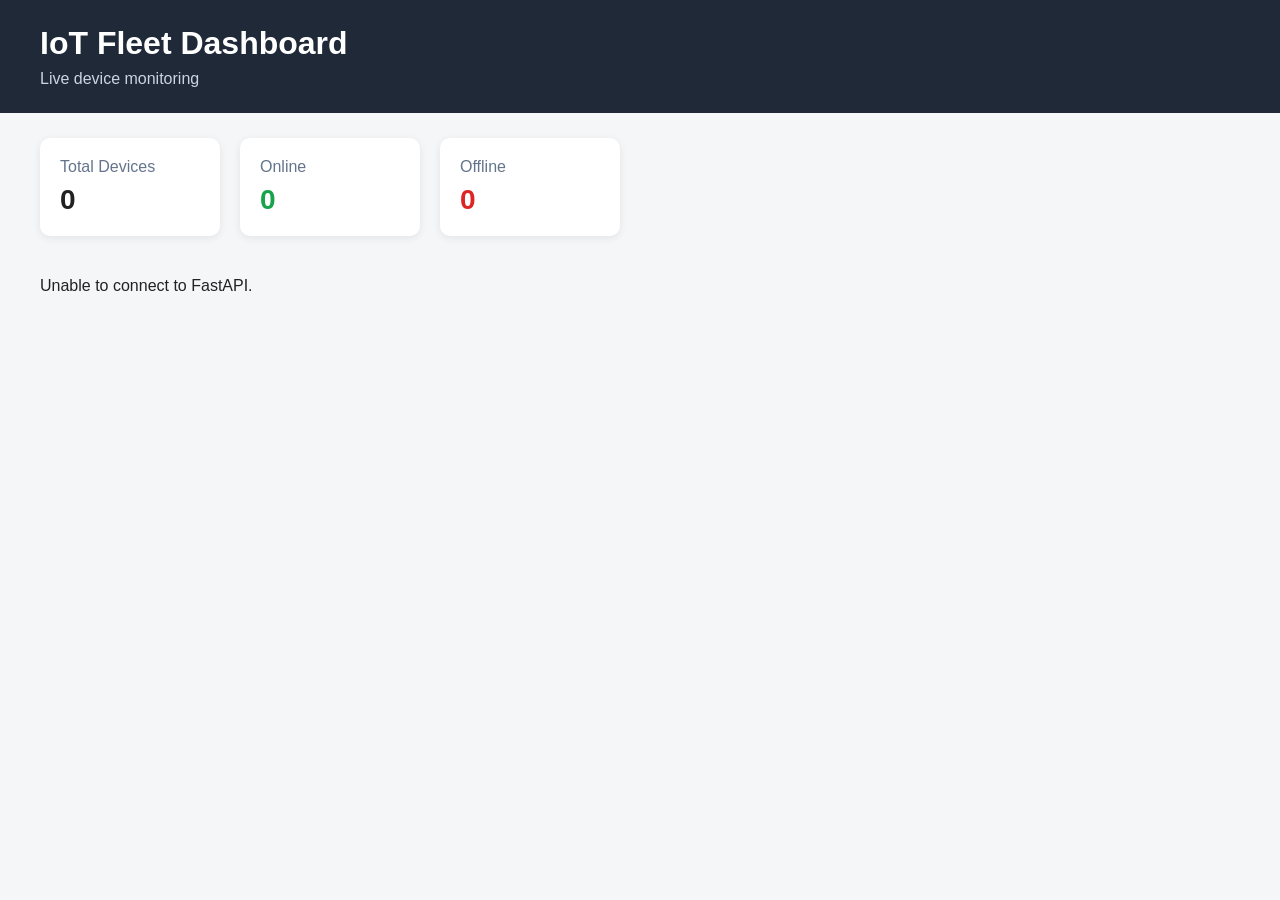
==== frontend/index.html @ 408ae49e "mqtt+frontend" ====
<!DOCTYPE html>
<html lang="en">

<head>
    <meta charset="UTF-8">
    <meta name="viewport" content="width=device-width, initial-scale=1.0">

    <title>IoT Fleet Dashboard</title>

    <link rel="stylesheet" href="style.css">
</head>

<body>

    <header>
        <h1>IoT Fleet Dashboard</h1>
        <p>Live device monitoring</p>
    </header>

    <section class="summary">

        <div class="summary-card">
            <span>Total Devices</span>
            <strong id="total-devices">0</strong>
        </div>

        <div class="summary-card online">
            <span>Online</span>
            <strong id="online-devices">0</strong>
        </div>

        <div class="summary-card offline">
            <span>Offline</span>
            <strong id="offline-devices">0</strong>
        </div>

    </section>

    <main>

        <div id="device-container" class="device-grid">
            <p>Loading devices...</p>
        </div>

    </main>

    <script src="app.js"></script>

</body>

</html>
---- frontend/style.css ----
* {
    box-sizing: border-box;
}

body {
    margin: 0;
    font-family: Arial, sans-serif;
    background: #f4f6f8;
    color: #222;
}

header {
    background: #1f2937;
    color: white;
    padding: 25px 40px;
}

header h1 {
    margin: 0;
}

header p {
    margin: 8px 0 0;
    color: #cbd5e1;
}

.summary {
    display: flex;
    gap: 20px;
    padding: 25px 40px;
}

.summary-card {
    background: white;
    padding: 20px;
    border-radius: 10px;
    min-width: 180px;
    box-shadow: 0 2px 8px rgba(0, 0, 0, 0.08);
}

.summary-card span {
    display: block;
    color: #64748b;
    margin-bottom: 8px;
}

.summary-card strong {
    font-size: 28px;
}

.online strong {
    color: #16a34a;
}

.offline strong {
    color: #dc2626;
}

main {
    padding: 0 40px 40px;
}

.device-grid {
    display: grid;
    grid-template-columns: repeat(auto-fill, minmax(300px, 1fr));
    gap: 20px;
}

.device-card {
    background: white;
    border-radius: 12px;
    padding: 22px;
    box-shadow: 0 2px 8px rgba(0, 0, 0, 0.08);
}

.device-header {
    display: flex;
    justify-content: space-between;
    align-items: center;
    margin-bottom: 15px;
}

.device-name {
    font-size: 20px;
    font-weight: bold;
}

.status {
    padding: 5px 10px;
    border-radius: 20px;
    font-size: 12px;
    font-weight: bold;
}

.status-online {
    background: #dcfce7;
    color: #15803d;
}

.status-offline {
    background: #fee2e2;
    color: #b91c1c;
}

.telemetry {
    display: grid;
    grid-template-columns: 1fr 1fr;
    gap: 12px;
}

.metric {
    background: #f8fafc;
    padding: 12px;
    border-radius: 8px;
}

.metric-label {
    display: block;
    color: #64748b;
    font-size: 13px;
}

.metric-value {
    font-size: 18px;
    font-weight: bold;
}

.device-info {
    margin-top: 15px;
    color: #64748b;
    font-size: 13px;
}

.last-seen {
    margin-top: 8px;
}
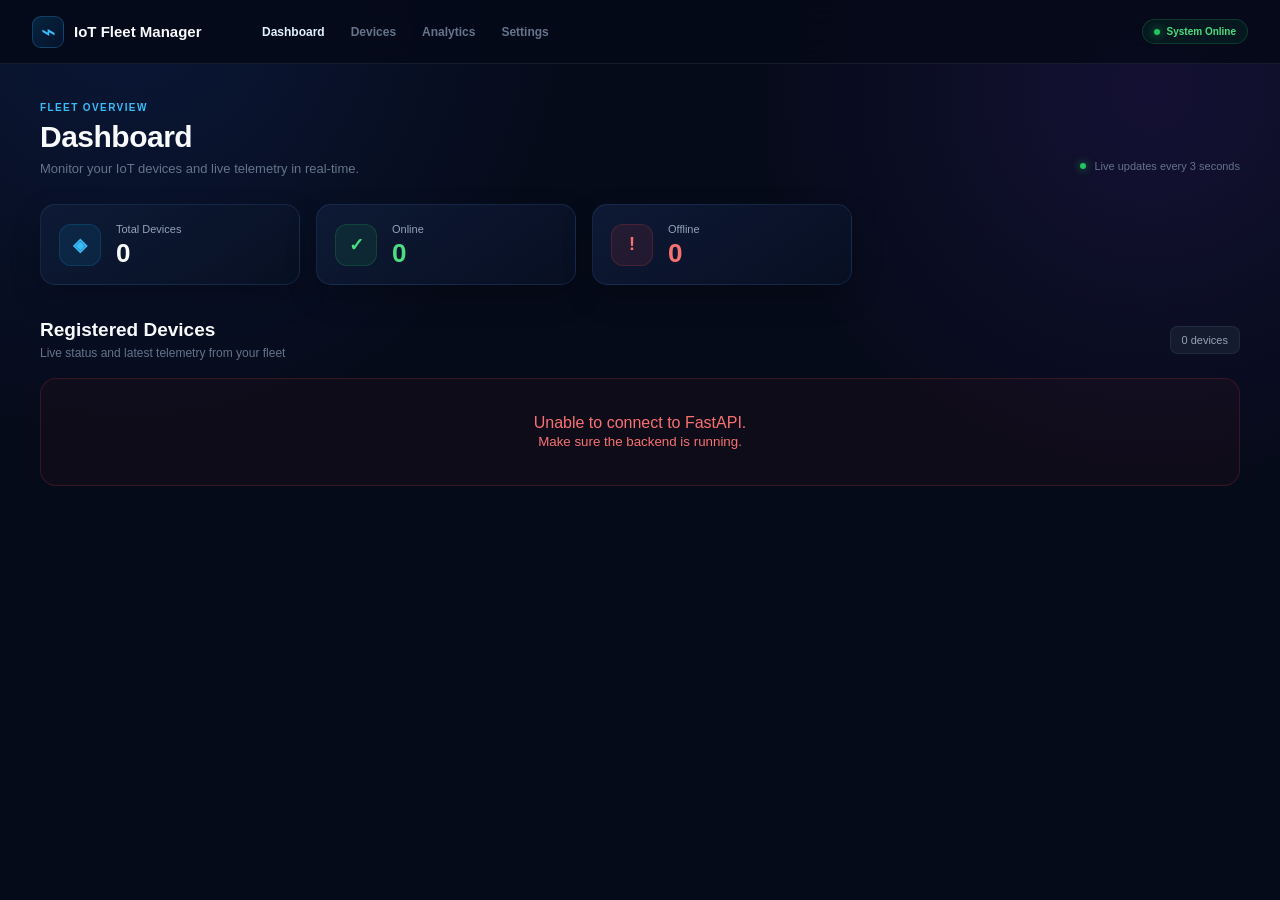
==== commit 01368027: "added auth" ====
--- a/frontend/index.html
+++ b/frontend/index.html
@@ -5,44 +5,152 @@
     <meta charset="UTF-8">
     <meta name="viewport" content="width=device-width, initial-scale=1.0">
 
-    <title>IoT Fleet Dashboard</title>
+    <title>IoT Fleet Manager</title>
 
     <link rel="stylesheet" href="style.css">
 </head>
 
 <body>
 
-    <header>
-        <h1>IoT Fleet Dashboard</h1>
-        <p>Live device monitoring</p>
+    <!-- ================= HEADER ================= -->
+
+    <header class="topbar">
+
+        <div class="brand">
+            <div class="brand-icon">⌁</div>
+
+            <div>
+                <h2>IoT Fleet Manager</h2>
+            </div>
+        </div>
+
+        <nav>
+            <a class="active" href="index.html">Dashboard</a>
+            <a href="#devices">Devices</a>
+            <a href="#analytics">Analytics</a>
+            <a href="#settings">Settings</a>
+        </nav>
+
+        <div class="system-status">
+            <span class="system-dot"></span>
+            System Online
+        </div>
+
     </header>
 
-    <section class="summary">
 
-        <div class="summary-card">
-            <span>Total Devices</span>
-            <strong id="total-devices">0</strong>
-        </div>
-
-        <div class="summary-card online">
-            <span>Online</span>
-            <strong id="online-devices">0</strong>
-        </div>
-
-        <div class="summary-card offline">
-            <span>Offline</span>
-            <strong id="offline-devices">0</strong>
-        </div>
-
-    </section>
+    <!-- ================= MAIN ================= -->
 
     <main>
 
-        <div id="device-container" class="device-grid">
-            <p>Loading devices...</p>
-        </div>
+        <!-- Page heading -->
+
+        <section class="page-heading">
+
+            <div>
+                <p class="eyebrow">FLEET OVERVIEW</p>
+
+                <h1>Dashboard</h1>
+
+                <p class="subtitle">
+                    Monitor your IoT devices and live telemetry in real-time.
+                </p>
+            </div>
+
+            <div class="refresh-info">
+                <span class="live-dot"></span>
+                Live updates every 3 seconds
+            </div>
+
+        </section>
+
+
+        <!-- ================= SUMMARY ================= -->
+
+        <section class="summary">
+
+            <div class="summary-card">
+
+                <div class="summary-icon blue">
+                    ◈
+                </div>
+
+                <div>
+                    <span>Total Devices</span>
+                    <strong id="total-devices">0</strong>
+                </div>
+
+            </div>
+
+
+            <div class="summary-card">
+
+                <div class="summary-icon green">
+                    ✓
+                </div>
+
+                <div>
+                    <span>Online</span>
+                    <strong id="online-devices" class="online-number">
+                        0
+                    </strong>
+                </div>
+
+            </div>
+
+
+            <div class="summary-card">
+
+                <div class="summary-icon red">
+                    !
+                </div>
+
+                <div>
+                    <span>Offline</span>
+                    <strong id="offline-devices" class="offline-number">
+                        0
+                    </strong>
+                </div>
+
+            </div>
+
+        </section>
+
+
+        <!-- ================= DEVICES ================= -->
+
+        <section id="devices" class="devices-section">
+
+            <div class="section-heading">
+
+                <div>
+                    <h2>Registered Devices</h2>
+
+                    <p>
+                        Live status and latest telemetry from your fleet
+                    </p>
+                </div>
+
+                <div class="device-count" id="device-count">
+                    0 devices
+                </div>
+
+            </div>
+
+
+            <div id="device-container" class="device-grid">
+
+                <div class="loading-card">
+                    <div class="loader"></div>
+                    <span>Loading devices...</span>
+                </div>
+
+            </div>
+
+        </section>
 
     </main>
+
 
     <script src="app.js"></script>
 
--- a/frontend/style.css
+++ b/frontend/style.css
@@ -1,136 +1,965 @@
+/* =========================================
+   GLOBAL
+========================================= */
+
 * {
     box-sizing: border-box;
 }
 
+html {
+    scroll-behavior: smooth;
+}
+
 body {
     margin: 0;
-    font-family: Arial, sans-serif;
-    background: #f4f6f8;
-    color: #222;
-}
-
-header {
-    background: #1f2937;
-    color: white;
-    padding: 25px 40px;
-}
-
-header h1 {
+
+    font-family:
+        Inter,
+        -apple-system,
+        BlinkMacSystemFont,
+        "Segoe UI",
+        Arial,
+        sans-serif;
+
+    color: #e5e7eb;
+
+    background:
+        radial-gradient(
+            circle at 10% 0%,
+            rgba(37, 99, 235, 0.14),
+            transparent 30%
+        ),
+        radial-gradient(
+            circle at 90% 10%,
+            rgba(124, 58, 237, 0.12),
+            transparent 28%
+        ),
+        #060b1a;
+
+    min-height: 100vh;
+}
+
+
+/* =========================================
+   TOP NAVBAR
+========================================= */
+
+.topbar {
+
+    height: 64px;
+
+    padding: 0 32px;
+
+    display: flex;
+    align-items: center;
+
+    border-bottom:
+        1px solid rgba(148, 163, 184, 0.12);
+
+    background:
+        rgba(5, 10, 25, 0.88);
+
+    backdrop-filter: blur(16px);
+
+    position: sticky;
+    top: 0;
+
+    z-index: 100;
+}
+
+
+/* Brand */
+
+.brand {
+
+    display: flex;
+    align-items: center;
+
+    gap: 10px;
+
+    min-width: 230px;
+}
+
+.brand-icon {
+
+    width: 32px;
+    height: 32px;
+
+    display: flex;
+    align-items: center;
+    justify-content: center;
+
+    border-radius: 9px;
+
+    color: #38bdf8;
+
+    font-size: 25px;
+
+    background:
+        linear-gradient(
+            135deg,
+            rgba(14, 165, 233, 0.18),
+            rgba(37, 99, 235, 0.08)
+        );
+
+    border:
+        1px solid rgba(56, 189, 248, 0.25);
+}
+
+.brand h2 {
+
     margin: 0;
-}
-
-header p {
-    margin: 8px 0 0;
+
+    font-size: 15px;
+
+    color: #f8fafc;
+
+    font-weight: 700;
+}
+
+
+/* Navigation */
+
+nav {
+
+    display: flex;
+
+    align-items: center;
+
+    gap: 26px;
+
+    flex: 1;
+}
+
+nav a {
+
+    color: #64748b;
+
+    text-decoration: none;
+
+    font-size: 12px;
+
+    font-weight: 600;
+
+    transition: 0.2s;
+}
+
+nav a:hover {
     color: #cbd5e1;
 }
 
+nav a.active {
+    color: #e0f2fe;
+}
+
+
+/* System status */
+
+.system-status {
+
+    display: flex;
+
+    align-items: center;
+
+    gap: 7px;
+
+    padding: 6px 11px;
+
+    border-radius: 999px;
+
+    color: #4ade80;
+
+    background:
+        rgba(34, 197, 94, 0.08);
+
+    border:
+        1px solid rgba(34, 197, 94, 0.20);
+
+    font-size: 10px;
+
+    font-weight: 600;
+}
+
+.system-dot,
+.live-dot {
+
+    width: 6px;
+    height: 6px;
+
+    border-radius: 50%;
+
+    background: #22c55e;
+
+    box-shadow:
+        0 0 8px rgba(34, 197, 94, 0.8);
+}
+
+
+/* =========================================
+   MAIN
+========================================= */
+
+main {
+
+    max-width: 1450px;
+
+    margin: auto;
+
+    padding: 38px 40px 60px;
+}
+
+
+/* =========================================
+   PAGE HEADING
+========================================= */
+
+.page-heading {
+
+    display: flex;
+
+    align-items: flex-end;
+
+    justify-content: space-between;
+
+    margin-bottom: 28px;
+}
+
+.eyebrow {
+
+    margin: 0 0 7px;
+
+    color: #38bdf8;
+
+    font-size: 10px;
+
+    font-weight: 700;
+
+    letter-spacing: 1.4px;
+}
+
+.page-heading h1 {
+
+    margin: 0;
+
+    font-size: 30px;
+
+    color: #f8fafc;
+
+    letter-spacing: -0.5px;
+}
+
+.subtitle {
+
+    margin: 7px 0 0;
+
+    color: #64748b;
+
+    font-size: 13px;
+}
+
+.refresh-info {
+
+    display: flex;
+
+    align-items: center;
+
+    gap: 8px;
+
+    color: #64748b;
+
+    font-size: 11px;
+
+    padding-bottom: 4px;
+}
+
+
+/* =========================================
+   SUMMARY CARDS
+========================================= */
+
 .summary {
-    display: flex;
-    gap: 20px;
-    padding: 25px 40px;
+
+    display: grid;
+
+    grid-template-columns:
+        repeat(3, minmax(180px, 260px));
+
+    gap: 16px;
+
+    margin-bottom: 34px;
 }
 
 .summary-card {
-    background: white;
+
+    display: flex;
+
+    align-items: center;
+
+    gap: 15px;
+
+    padding: 18px;
+
+    border-radius: 15px;
+
+    background:
+        linear-gradient(
+            145deg,
+            rgba(15, 27, 55, 0.92),
+            rgba(8, 16, 35, 0.92)
+        );
+
+    border:
+        1px solid rgba(96, 165, 250, 0.14);
+
+    box-shadow:
+        0 12px 30px rgba(0, 0, 0, 0.22);
+
+    transition: 0.2s;
+}
+
+.summary-card:hover {
+
+    transform: translateY(-2px);
+
+    border-color:
+        rgba(56, 189, 248, 0.3);
+}
+
+.summary-card span {
+
+    display: block;
+
+    color: #94a3b8;
+
+    font-size: 11px;
+
+    margin-bottom: 5px;
+}
+
+.summary-card strong {
+
+    color: #f8fafc;
+
+    font-size: 26px;
+
+    line-height: 1;
+}
+
+.online-number {
+    color: #4ade80 !important;
+}
+
+.offline-number {
+    color: #f87171 !important;
+}
+
+
+/* Summary icons */
+
+.summary-icon {
+
+    width: 42px;
+    height: 42px;
+
+    display: flex;
+
+    align-items: center;
+    justify-content: center;
+
+    border-radius: 12px;
+
+    font-size: 18px;
+
+    font-weight: 700;
+}
+
+.summary-icon.blue {
+
+    color: #38bdf8;
+
+    background:
+        rgba(14, 165, 233, 0.10);
+
+    border:
+        1px solid rgba(14, 165, 233, 0.18);
+}
+
+.summary-icon.green {
+
+    color: #4ade80;
+
+    background:
+        rgba(34, 197, 94, 0.10);
+
+    border:
+        1px solid rgba(34, 197, 94, 0.18);
+}
+
+.summary-icon.red {
+
+    color: #f87171;
+
+    background:
+        rgba(239, 68, 68, 0.10);
+
+    border:
+        1px solid rgba(239, 68, 68, 0.18);
+}
+
+
+/* =========================================
+   DEVICE SECTION
+========================================= */
+
+.devices-section {
+
+    margin-top: 10px;
+}
+
+.section-heading {
+
+    display: flex;
+
+    align-items: center;
+
+    justify-content: space-between;
+
+    margin-bottom: 18px;
+}
+
+.section-heading h2 {
+
+    margin: 0;
+
+    color: #f8fafc;
+
+    font-size: 19px;
+}
+
+.section-heading p {
+
+    margin: 5px 0 0;
+
+    color: #64748b;
+
+    font-size: 12px;
+}
+
+.device-count {
+
+    color: #94a3b8;
+
+    font-size: 11px;
+
+    padding: 7px 11px;
+
+    border-radius: 8px;
+
+    background:
+        rgba(30, 41, 59, 0.55);
+
+    border:
+        1px solid rgba(148, 163, 184, 0.10);
+}
+
+
+/* =========================================
+   DEVICE GRID
+========================================= */
+
+.device-grid {
+
+    display: grid;
+
+    grid-template-columns:
+        repeat(auto-fill, minmax(330px, 1fr));
+
+    gap: 16px;
+}
+
+
+/* =========================================
+   DEVICE CARD
+========================================= */
+
+.device-card {
+
+    position: relative;
+
     padding: 20px;
+
+    border-radius: 17px;
+
+    background:
+        linear-gradient(
+            145deg,
+            rgba(15, 29, 58, 0.96),
+            rgba(7, 15, 32, 0.96)
+        );
+
+    border:
+        1px solid rgba(96, 165, 250, 0.15);
+
+    box-shadow:
+        0 15px 40px rgba(0, 0, 0, 0.25);
+
+    cursor: pointer;
+
+    transition:
+        transform 0.2s,
+        border-color 0.2s,
+        box-shadow 0.2s;
+
+    overflow: hidden;
+}
+
+
+/* subtle top glow */
+
+.device-card::before {
+
+    content: "";
+
+    position: absolute;
+
+    top: 0;
+    left: 20px;
+    right: 20px;
+
+    height: 1px;
+
+    background:
+        linear-gradient(
+            90deg,
+            transparent,
+            rgba(56, 189, 248, 0.45),
+            transparent
+        );
+}
+
+.device-card:hover {
+
+    transform: translateY(-4px);
+
+    border-color:
+        rgba(56, 189, 248, 0.35);
+
+    box-shadow:
+        0 20px 50px rgba(0, 0, 0, 0.38);
+}
+
+
+/* =========================================
+   DEVICE HEADER
+========================================= */
+
+.device-header {
+
+    display: flex;
+
+    align-items: flex-start;
+
+    justify-content: space-between;
+
+    gap: 15px;
+
+    margin-bottom: 5px;
+}
+
+.device-name {
+
+    color: #f8fafc;
+
+    font-size: 17px;
+
+    font-weight: 700;
+
+    line-height: 1.3;
+}
+
+.device-info {
+
+    color: #64748b;
+
+    font-size: 11px;
+
+    margin-top: 5px;
+}
+
+
+/* =========================================
+   STATUS
+========================================= */
+
+.status {
+
+    flex-shrink: 0;
+
+    padding: 5px 9px;
+
+    border-radius: 999px;
+
+    font-size: 9px;
+
+    font-weight: 700;
+
+    letter-spacing: 0.4px;
+}
+
+.status-online {
+
+    color: #4ade80;
+
+    background:
+        rgba(34, 197, 94, 0.10);
+
+    border:
+        1px solid rgba(34, 197, 94, 0.28);
+
+    box-shadow:
+        0 0 14px rgba(34, 197, 94, 0.08);
+}
+
+.status-offline {
+
+    color: #f87171;
+
+    background:
+        rgba(239, 68, 68, 0.10);
+
+    border:
+        1px solid rgba(239, 68, 68, 0.28);
+}
+
+
+/* =========================================
+   TELEMETRY
+========================================= */
+
+.telemetry {
+
+    display: grid;
+
+    grid-template-columns: 1fr 1fr;
+
+    gap: 9px;
+
+    margin-top: 17px;
+}
+
+.metric {
+
+    padding: 12px;
+
+    border-radius: 11px;
+
+    background:
+        rgba(15, 23, 42, 0.72);
+
+    border:
+        1px solid rgba(148, 163, 184, 0.08);
+
+    transition: 0.2s;
+}
+
+.device-card:hover .metric {
+
+    border-color:
+        rgba(96, 165, 250, 0.12);
+}
+
+.metric-label {
+
+    display: block;
+
+    color: #64748b;
+
+    font-size: 10px;
+
+    margin-bottom: 5px;
+}
+
+.metric-value {
+
+    display: block;
+
+    color: #e2e8f0;
+
+    font-size: 15px;
+
+    font-weight: 700;
+}
+
+
+/* Individual metric colors */
+
+.metric:nth-child(1) .metric-value {
+    color: #fb7185;
+}
+
+.metric:nth-child(2) .metric-value {
+    color: #38bdf8;
+}
+
+.metric:nth-child(3) .metric-value {
+    color: #4ade80;
+}
+
+.metric:nth-child(4) .metric-value {
+    color: #c084fc;
+}
+
+
+/* =========================================
+   DEVICE FOOTER
+========================================= */
+
+.device-footer {
+
+    display: flex;
+
+    justify-content: space-between;
+
+    align-items: center;
+
+    margin-top: 17px;
+
+    padding-top: 13px;
+
+    border-top:
+        1px solid rgba(148, 163, 184, 0.08);
+}
+
+.device-type {
+
+    color: #64748b;
+
+    font-size: 10px;
+}
+
+.device-type strong {
+
+    color: #94a3b8;
+
+    font-weight: 500;
+}
+
+.last-seen {
+
+    color: #64748b;
+
+    font-size: 10px;
+
+    text-align: right;
+}
+
+
+/* =========================================
+   LOADING
+========================================= */
+
+.loading-card {
+
+    grid-column: 1 / -1;
+
+    min-height: 180px;
+
+    display: flex;
+
+    align-items: center;
+    justify-content: center;
+
+    flex-direction: column;
+
+    gap: 13px;
+
+    color: #64748b;
+
+    font-size: 12px;
+
+    border-radius: 16px;
+
+    background:
+        rgba(15, 23, 42, 0.65);
+
+    border:
+        1px solid rgba(148, 163, 184, 0.10);
+}
+
+.loader {
+
+    width: 25px;
+    height: 25px;
+
+    border-radius: 50%;
+
+    border:
+        2px solid rgba(56, 189, 248, 0.15);
+
+    border-top-color: #38bdf8;
+
+    animation:
+        spin 0.8s linear infinite;
+}
+
+@keyframes spin {
+
+    to {
+        transform: rotate(360deg);
+    }
+}
+
+
+/* =========================================
+   ERROR / EMPTY
+========================================= */
+
+.empty-box {
+
+    grid-column: 1 / -1;
+
+    text-align: center;
+
+    padding: 50px;
+
+    color: #64748b;
+
+    border-radius: 16px;
+
+    background:
+        rgba(15, 23, 42, 0.65);
+
+    border:
+        1px solid rgba(148, 163, 184, 0.10);
+}
+
+.error-box {
+
+    grid-column: 1 / -1;
+
+    text-align: center;
+
+    padding: 35px;
+
+    color: #f87171;
+
+    border-radius: 16px;
+
+    background:
+        rgba(127, 29, 29, 0.08);
+
+    border:
+        1px solid rgba(239, 68, 68, 0.18);
+}
+
+
+/* =========================================
+   SCROLLBAR
+========================================= */
+
+::-webkit-scrollbar {
+
+    width: 7px;
+    height: 7px;
+}
+
+::-webkit-scrollbar-track {
+
+    background: #060b1a;
+}
+
+::-webkit-scrollbar-thumb {
+
+    background: #263653;
+
     border-radius: 10px;
-    min-width: 180px;
-    box-shadow: 0 2px 8px rgba(0, 0, 0, 0.08);
-}
-
-.summary-card span {
-    display: block;
-    color: #64748b;
-    margin-bottom: 8px;
-}
-
-.summary-card strong {
-    font-size: 28px;
-}
-
-.online strong {
-    color: #16a34a;
-}
-
-.offline strong {
-    color: #dc2626;
-}
-
-main {
-    padding: 0 40px 40px;
-}
-
-.device-grid {
-    display: grid;
-    grid-template-columns: repeat(auto-fill, minmax(300px, 1fr));
-    gap: 20px;
-}
-
-.device-card {
-    background: white;
-    border-radius: 12px;
-    padding: 22px;
-    box-shadow: 0 2px 8px rgba(0, 0, 0, 0.08);
-}
-
-.device-header {
-    display: flex;
-    justify-content: space-between;
-    align-items: center;
-    margin-bottom: 15px;
-}
-
-.device-name {
-    font-size: 20px;
-    font-weight: bold;
-}
-
-.status {
-    padding: 5px 10px;
-    border-radius: 20px;
-    font-size: 12px;
-    font-weight: bold;
-}
-
-.status-online {
-    background: #dcfce7;
-    color: #15803d;
-}
-
-.status-offline {
-    background: #fee2e2;
-    color: #b91c1c;
-}
-
-.telemetry {
-    display: grid;
-    grid-template-columns: 1fr 1fr;
-    gap: 12px;
-}
-
-.metric {
-    background: #f8fafc;
-    padding: 12px;
-    border-radius: 8px;
-}
-
-.metric-label {
-    display: block;
-    color: #64748b;
-    font-size: 13px;
-}
-
-.metric-value {
-    font-size: 18px;
-    font-weight: bold;
-}
-
-.device-info {
-    margin-top: 15px;
-    color: #64748b;
-    font-size: 13px;
-}
-
-.last-seen {
-    margin-top: 8px;
+}
+
+::-webkit-scrollbar-thumb:hover {
+
+    background: #3b82f6;
+}
+
+
+/* =========================================
+   RESPONSIVE
+========================================= */
+
+@media (max-width: 900px) {
+
+    .topbar {
+        padding: 0 20px;
+    }
+
+    nav {
+        gap: 15px;
+    }
+
+    .brand {
+        min-width: 180px;
+    }
+
+    main {
+        padding: 30px 20px 50px;
+    }
+
+    .summary {
+        grid-template-columns:
+            repeat(3, 1fr);
+    }
+
+    .page-heading {
+        align-items: flex-start;
+        gap: 20px;
+        flex-direction: column;
+    }
+}
+
+
+@media (max-width: 650px) {
+
+    .topbar {
+        height: auto;
+        min-height: 64px;
+
+        padding: 12px 16px;
+
+        flex-wrap: wrap;
+
+        gap: 12px;
+    }
+
+    nav {
+        order: 3;
+
+        width: 100%;
+
+        justify-content: space-between;
+    }
+
+    .system-status {
+        margin-left: auto;
+    }
+
+    .summary {
+        grid-template-columns: 1fr;
+    }
+
+    .summary-card {
+        max-width: none;
+    }
+
+    .device-grid {
+        grid-template-columns: 1fr;
+    }
+
+    .section-heading {
+        align-items: flex-start;
+
+        gap: 10px;
+    }
+
+    .device-count {
+        display: none;
+    }
 }
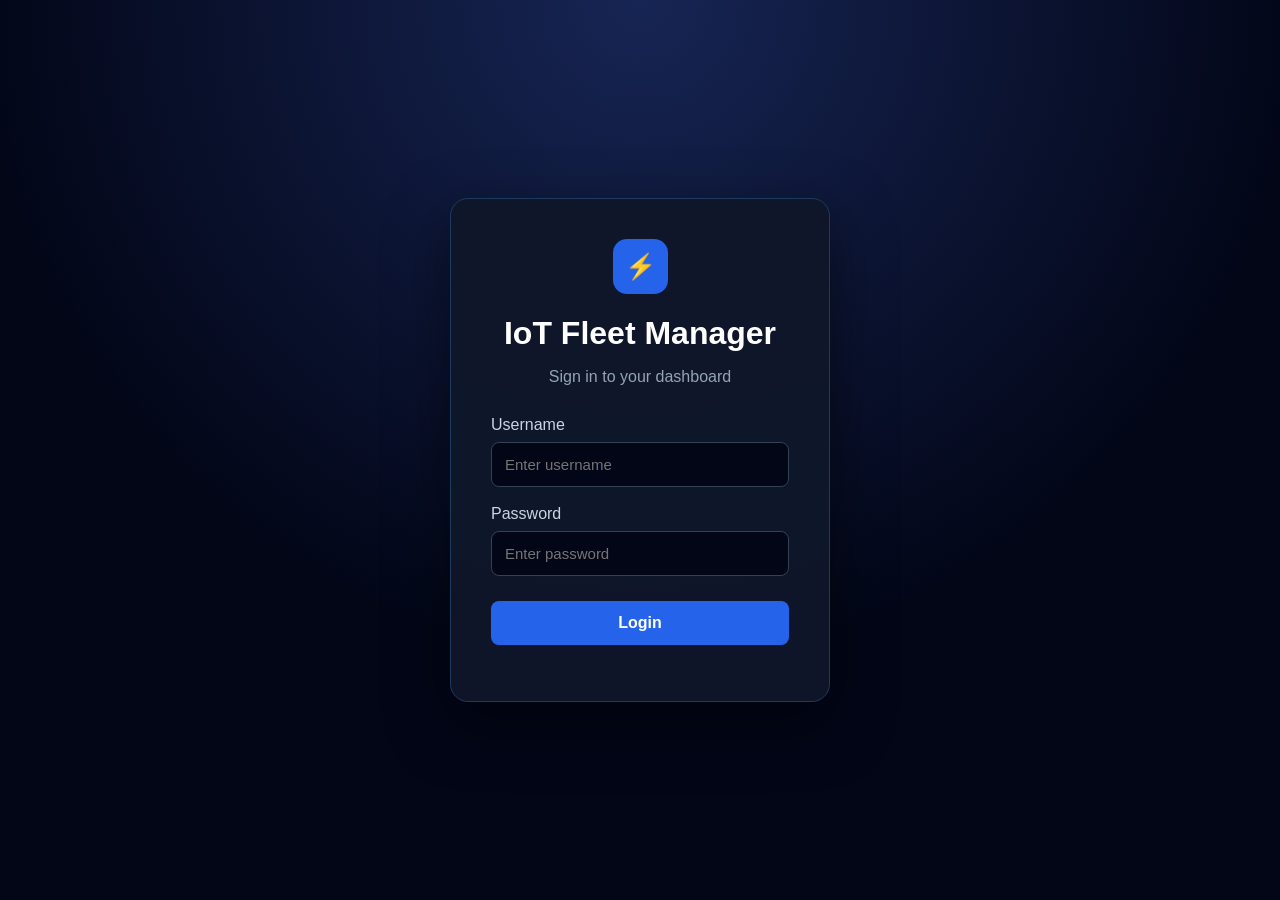
==== commit 89b41a88: "login auth" ====
--- a/frontend/index.html
+++ b/frontend/index.html
@@ -17,23 +17,59 @@
     <header class="topbar">
 
         <div class="brand">
-            <div class="brand-icon">⌁</div>
+
+            <div class="brand-icon">
+                ⌁
+            </div>
 
             <div>
-                <h2>IoT Fleet Manager</h2>
-            </div>
+
+                <h2>
+                    IoT Fleet Manager
+                </h2>
+
+                <button
+                    onclick="logout()"
+                    class="logout-btn"
+                >
+                    Logout
+                </button>
+
+            </div>
+
         </div>
 
+
         <nav>
-            <a class="active" href="index.html">Dashboard</a>
-            <a href="#devices">Devices</a>
-            <a href="#analytics">Analytics</a>
-            <a href="#settings">Settings</a>
+
+            <a
+                class="active"
+                href="index.html"
+            >
+                Dashboard
+            </a>
+
+            <a href="#devices">
+                Devices
+            </a>
+
+            <a href="#analytics">
+                Analytics
+            </a>
+
+            <a href="#settings">
+                Settings
+            </a>
+
         </nav>
 
+
         <div class="system-status">
+
             <span class="system-dot"></span>
+
             System Online
+
         </div>
 
     </header>
@@ -43,31 +79,46 @@
 
     <main>
 
-        <!-- Page heading -->
+
+        <!-- ================= PAGE HEADING ================= -->
 
         <section class="page-heading">
 
             <div>
-                <p class="eyebrow">FLEET OVERVIEW</p>
-
-                <h1>Dashboard</h1>
+
+                <p class="eyebrow">
+                    FLEET OVERVIEW
+                </p>
+
+                <h1>
+                    Dashboard
+                </h1>
 
                 <p class="subtitle">
                     Monitor your IoT devices and live telemetry in real-time.
                 </p>
-            </div>
+
+            </div>
+
 
             <div class="refresh-info">
+
                 <span class="live-dot"></span>
+
                 Live updates every 3 seconds
+
             </div>
 
         </section>
 
 
+
         <!-- ================= SUMMARY ================= -->
 
         <section class="summary">
+
+
+            <!-- TOTAL DEVICES -->
 
             <div class="summary-card">
 
@@ -76,12 +127,21 @@
                 </div>
 
                 <div>
-                    <span>Total Devices</span>
-                    <strong id="total-devices">0</strong>
-                </div>
-
-            </div>
-
+
+                    <span>
+                        Total Devices
+                    </span>
+
+                    <strong id="total-devices">
+                        0
+                    </strong>
+
+                </div>
+
+            </div>
+
+
+            <!-- ONLINE -->
 
             <div class="summary-card">
 
@@ -90,14 +150,24 @@
                 </div>
 
                 <div>
-                    <span>Online</span>
-                    <strong id="online-devices" class="online-number">
+
+                    <span>
+                        Online
+                    </span>
+
+                    <strong
+                        id="online-devices"
+                        class="online-number"
+                    >
                         0
                     </strong>
-                </div>
-
-            </div>
-
+
+                </div>
+
+            </div>
+
+
+            <!-- OFFLINE -->
 
             <div class="summary-card">
 
@@ -106,10 +176,18 @@
                 </div>
 
                 <div>
-                    <span>Offline</span>
-                    <strong id="offline-devices" class="offline-number">
+
+                    <span>
+                        Offline
+                    </span>
+
+                    <strong
+                        id="offline-devices"
+                        class="offline-number"
+                    >
                         0
                     </strong>
+
                 </div>
 
             </div>
@@ -117,32 +195,75 @@
         </section>
 
 
+
         <!-- ================= DEVICES ================= -->
 
-        <section id="devices" class="devices-section">
+        <section
+            id="devices"
+            class="devices-section"
+        >
+
 
             <div class="section-heading">
 
+
                 <div>
-                    <h2>Registered Devices</h2>
+
+                    <h2>
+                        Registered Devices
+                    </h2>
 
                     <p>
                         Live status and latest telemetry from your fleet
                     </p>
-                </div>
-
-                <div class="device-count" id="device-count">
-                    0 devices
-                </div>
-
-            </div>
-
-
-            <div id="device-container" class="device-grid">
+
+                </div>
+
+
+                <div
+                    style="
+                        display: flex;
+                        align-items: center;
+                        gap: 12px;
+                    "
+                >
+
+                    <button
+                        class="add-device-btn"
+                        onclick="openAddDeviceForm()"
+                    >
+                        + Add Device
+                    </button>
+
+
+                    <div
+                        class="device-count"
+                        id="device-count"
+                    >
+                        0 devices
+                    </div>
+
+                </div>
+
+            </div>
+
+
+
+            <!-- DEVICE CARDS -->
+
+            <div
+                id="device-container"
+                class="device-grid"
+            >
 
                 <div class="loading-card">
+
                     <div class="loader"></div>
-                    <span>Loading devices...</span>
+
+                    <span>
+                        Loading devices...
+                    </span>
+
                 </div>
 
             </div>
@@ -152,6 +273,152 @@
     </main>
 
 
+
+    <!-- ================================================= -->
+    <!-- ADD DEVICE MODAL -->
+    <!-- ================================================= -->
+
+    <div
+        id="add-device-modal"
+        class="modal hidden"
+    >
+
+        <div class="modal-content">
+
+
+            <!-- MODAL HEADER -->
+
+            <div class="modal-header">
+
+                <div>
+
+                    <p class="eyebrow">
+                        DEVICE MANAGEMENT
+                    </p>
+
+                    <h2>
+                        Register New Device
+                    </h2>
+
+                </div>
+
+
+                <button
+                    class="close-btn"
+                    onclick="closeAddDeviceForm()"
+                >
+                    ×
+                </button>
+
+            </div>
+
+
+
+            <!-- DEVICE FORM -->
+
+            <form id="add-device-form">
+
+
+                <!-- DEVICE ID -->
+
+                <label for="device-id">
+                    Device ID
+                </label>
+
+                <input
+                    type="text"
+                    id="device-id"
+                    placeholder="ESP32-004"
+                    required
+                >
+
+
+
+                <!-- DEVICE NAME -->
+
+                <label for="device-name">
+                    Name
+                </label>
+
+                <input
+                    type="text"
+                    id="device-name"
+                    placeholder="Temperature Sensor 4"
+                    required
+                >
+
+
+
+                <!-- DEVICE TYPE -->
+
+                <label for="device-type">
+                    Device Type
+                </label>
+
+                <input
+                    type="text"
+                    id="device-type"
+                    placeholder="temperature_sensor"
+                    required
+                >
+
+
+
+                <!-- LOCATION -->
+
+                <label for="device-location">
+                    Location
+                </label>
+
+                <input
+                    type="text"
+                    id="device-location"
+                    placeholder="Plant-1"
+                >
+
+
+
+                <!-- FIRMWARE -->
+
+                <label for="firmware-version">
+                    Firmware Version
+                </label>
+
+                <input
+                    type="text"
+                    id="firmware-version"
+                    placeholder="1.0.0"
+                >
+
+
+
+                <!-- MESSAGE -->
+
+                <p
+                    id="device-form-message"
+                ></p>
+
+
+
+                <!-- REGISTER BUTTON -->
+
+                <button
+                    type="submit"
+                    class="register-btn"
+                >
+                    Register Device
+                </button>
+
+            </form>
+
+        </div>
+
+    </div>
+
+
+
+    <!-- ================= JAVASCRIPT ================= -->
+
     <script src="app.js"></script>
 
 </body>
--- a/frontend/style.css
+++ b/frontend/style.css
@@ -962,4 +962,96 @@
     .device-count {
         display: none;
     }
+}
+
+.add-device-btn {
+    border: none;
+    padding: 10px 18px;
+    border-radius: 10px;
+    cursor: pointer;
+    font-weight: 600;
+    font-size: 14px;
+}
+
+.modal {
+    position: fixed;
+    inset: 0;
+    background: rgba(0, 0, 0, 0.55);
+
+    display: flex;
+    align-items: center;
+    justify-content: center;
+
+    z-index: 1000;
+}
+
+.modal.hidden {
+    display: none;
+}
+
+.modal-content {
+    width: 420px;
+    max-width: 90%;
+
+    padding: 28px;
+    border-radius: 18px;
+
+    background: white;
+    box-shadow: 0 20px 60px rgba(0, 0, 0, 0.25);
+}
+
+.modal-header {
+    display: flex;
+    justify-content: space-between;
+    align-items: flex-start;
+
+    margin-bottom: 20px;
+}
+
+.modal-header h2 {
+    margin: 0;
+}
+
+.close-btn {
+    border: none;
+    background: transparent;
+
+    font-size: 28px;
+    cursor: pointer;
+}
+
+#add-device-form {
+    display: flex;
+    flex-direction: column;
+    gap: 8px;
+}
+
+#add-device-form input {
+    padding: 11px 12px;
+
+    border: 1px solid #ddd;
+    border-radius: 8px;
+
+    font-size: 14px;
+
+    margin-bottom: 8px;
+}
+
+.register-btn {
+    border: none;
+
+    padding: 12px;
+
+    border-radius: 9px;
+
+    cursor: pointer;
+
+    font-weight: 600;
+
+    margin-top: 8px;
+}
+
+#device-form-message {
+    min-height: 20px;
+    font-size: 13px;
 }
